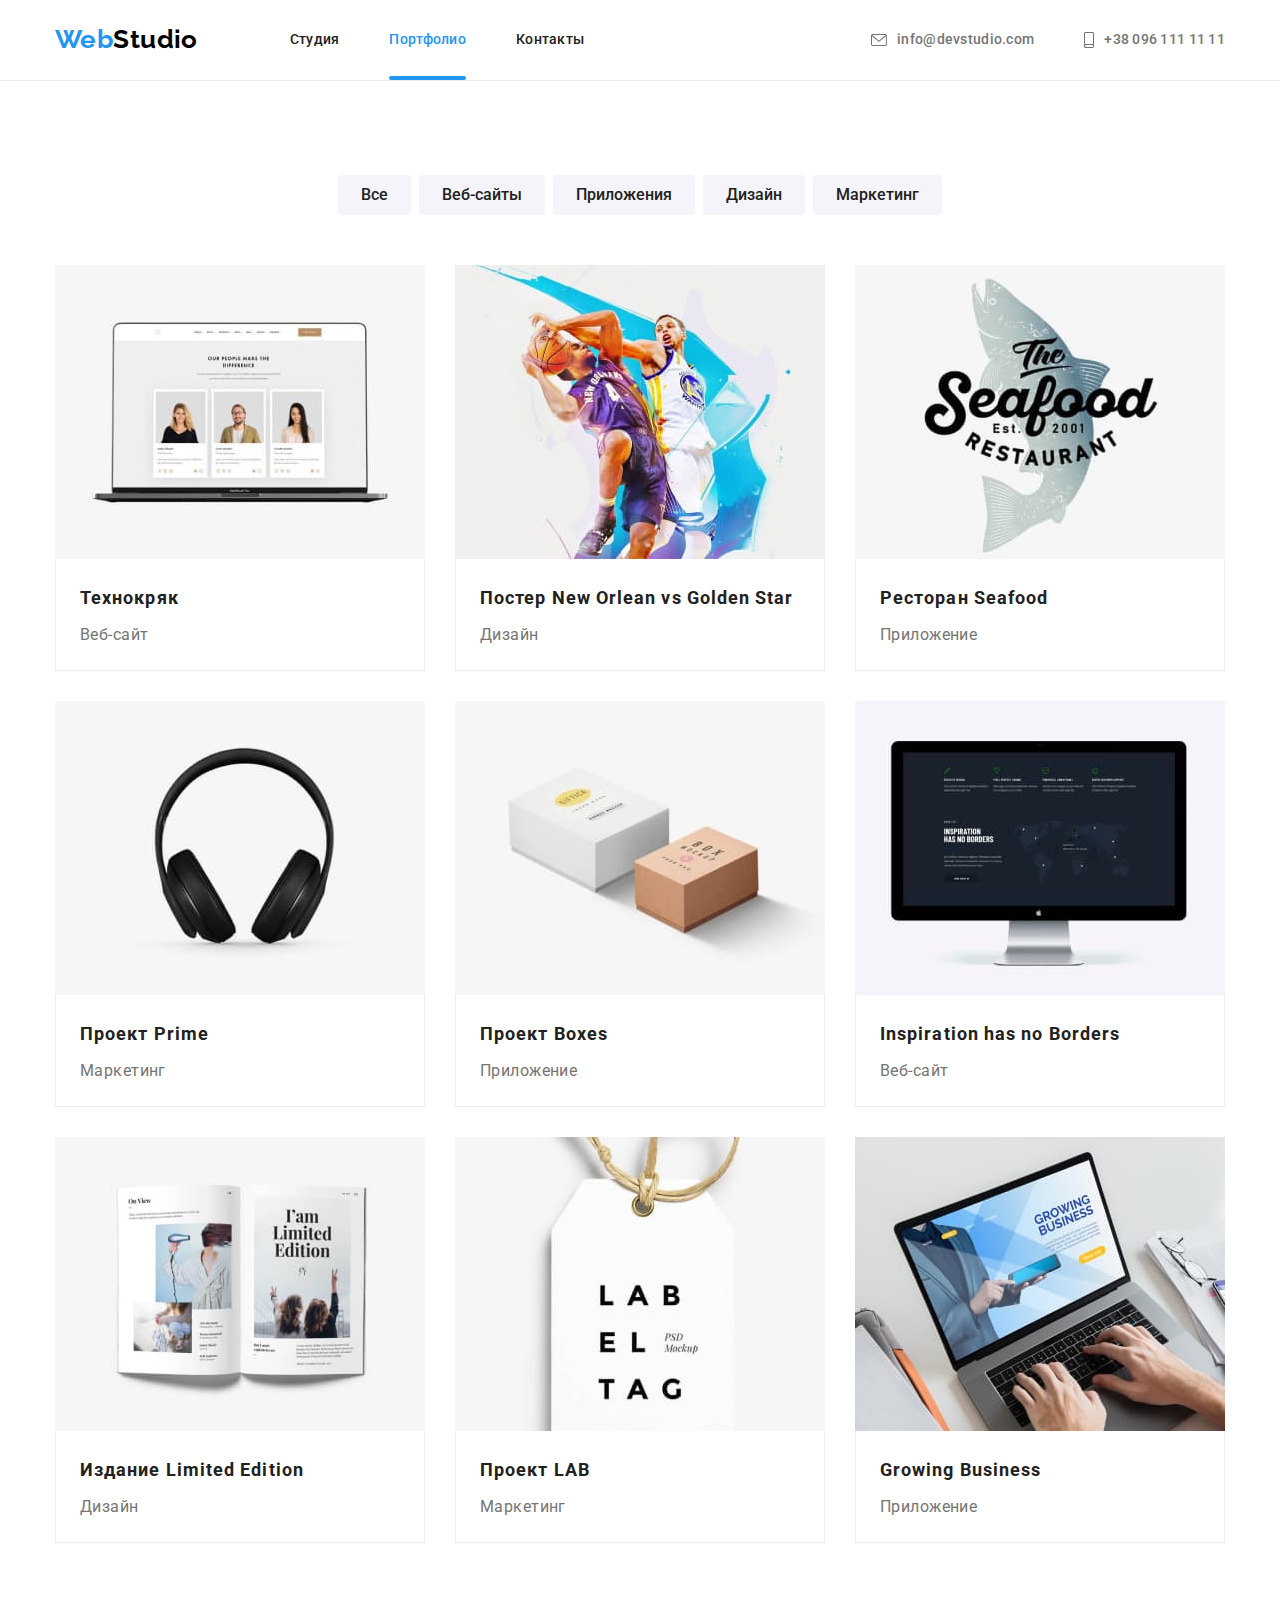
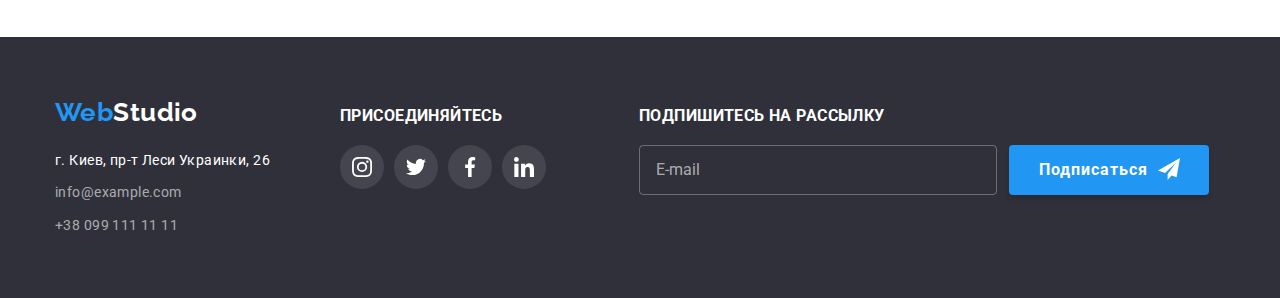
==== portfolio.html @ f01f6321 "Создает формы" ====
<!DOCTYPE html>
<html lang="en">
<head>
    <meta charset="UTF-8">
    <meta http-equiv="X-UA-Compatible" content="IE=edge">
    <meta name="viewport" content="width=device-width, initial-scale=1.0">
    <title>Портфолио</title>
    <link rel="preconnect" href="https://fonts.gstatic.com">
    <link href="https://fonts.googleapis.com/css2?family=Raleway:wght@700&family=Roboto:wght@400;500;700;900&display=swap"
        rel="stylesheet">
    <link rel="stylesheet" href="./css/styles.css">
</head>
<body>
<!--Шапка сайта-->
    <header>
        <div class="container">
            <nav class="main-nav">
                <a href="./index.html" class="logo"><span class="accent">Web</span>Studio</a>
        
                <ul class="site-nav">
                    <li class="item"><a href="./index.html" class="link">Студия</a></li>
                    <li class="item"><a href="./portfolio.html" class="link current">Портфолио</a></li>
                    <li class="item"><a href="" class="link">Контакты</a></li>
                </ul>
            </nav>
        
            <ul class="auth-nav">
                <li class="item">
                    <a href="mailto:info@devstudio.com" class="link">
                        <svg class="contact-icon" width="16" height="12">
                            <use href="./images/icons.svg#envelope"></use>
                        </svg>info@devstudio.com</a>
                </li>
                <li class="item">
                    <a href="tel:+380961111111" class="link">
                        <svg class="contact-icon" width="10" height="16">
                            <use href="./images/icons.svg#smartphone"></use>
                        </svg>+38 096 111 11 11</a>
                </li>
            </ul>
        </div>
    </header>
    <main>
        <section class="portfolio-section">
            <div class="container">
            <!--Заголовок будет скрыт-->
            <h1 class="visually-hidden">Примеры работ</h1>
                <!--Фильтры-->
                <ul class="portfolio">
                    <li class="item"><button type="button" class="filter">Все</button></li>
                    <li class="item"><button type="button" class="filter">Веб-сайты</button></li>
                    <li class="item"><button type="button" class="filter">Приложения</button></li>
                    <li class="item"><button type="button" class="filter">Дизайн</button></li>
                    <li class="item"><button type="button" class="filter">Маркетинг</button></li>
                </ul>
                <!--Примеры работ-->
                <ul class="projects">
                    <li class="item"><a href="" class="link">
                            <div class="thumb">
                            <img src="./images/img1.jpg" alt="сайт с сотрудниками" width="370">
                            <div class="overlaycard">
                                <p>Технокряк это современная площадка распространения коронавируса. Компании используют эту платформу для цифрового
                                шпионажа и атак на защищённые сервера конкурентов.</p>
                            </div>
                            </div>
                            <div class="card">
                                <h2 class="title">Технокряк</h2>
                                <p class="text">Веб-сайт</p>
                            </div>
                        </a>
                    </li>
                    <li class="item"><a href="" class="link">
                            <div class="thumb">
                            <img src="./images/img2.jpg" alt="постер с двумя баскетболистами" width="370">
                            <div class="overlaycard">
                                <p>Технокряк это современная площадка распространения коронавируса. Компании используют эту платформу для цифрового
                                    шпионажа и атак на защищённые сервера конкурентов.</p>
                            </div>
                            </div>
                            <div class="card">
                                <h2 class="title">Постер <span lang="en">New Orlean vs Golden Star</span></h2>
                                <p class="text">Дизайн</p>
                            </div>
                        </a>
                    </li>
                    <li class="item"><a href="" class="link">
                            <div class="thumb">
                            <img src="./images/img3.jpg" alt="рыба с названием ресторана" width="370">
                            <div class="overlaycard">
                                <p>Технокряк это современная площадка распространения коронавируса. Компании используют эту платформу для цифрового
                                    шпионажа и атак на защищённые сервера конкурентов.</p>
                            </div>
                            </div>
                            <div class="card">
                                <h2 class="title">Ресторан <span lang="en">Seafood</span></h2>
                                <p class="text">Приложение</p>
                            </div>
                            </a>
                    </li>
                    <li class="item"><a href="" class="link">
                            <div class="thumb">
                            <img src="./images/img4.jpg" alt="черные наушники" width="370">
                            <div class="overlaycard">
                                <p>Технокряк это современная площадка распространения коронавируса. Компании используют эту платформу для цифрового
                                    шпионажа и атак на защищённые сервера конкурентов.</p>
                            </div>
                            </div>
                            <div class="card">
                                <h2 class="title">Проект <span lang="en">Prime</span></h2>
                                <p class="text">Маркетинг</p>
                            </div>
                            </a>
                    </li>
                    <li class="item"><a href="" class="link">
                            <div class="thumb">
                            <img src="./images/img5.jpg" alt="белая и коричневая коробки" width="370">
                            <div class="overlaycard">
                                <p>Технокряк это современная площадка распространения коронавируса. Компании используют эту платформу для цифрового
                                    шпионажа и атак на защищённые сервера конкурентов.</p>
                            </div>
                            </div>
                            <div class="card">
                                <h2 class="title">Проект <span lang="en">Boxes</span></h2>
                                <p class="text">Приложение</p>
                            </div>
                        </a>
                    </li>
                    <li class="item"><a href="" class="link">
                            <div class="thumb">
                            <img src="./images/img6.jpg" alt="сайт с черным экраном и материками" width="370">
                            <div class="overlaycard">
                                <p>Технокряк это современная площадка распространения коронавируса. Компании используют эту платформу для цифрового
                                    шпионажа и атак на защищённые сервера конкурентов.</p>
                            </div>
                            </div>
                        <div class="card">
                                <h2 class="title" lang="en">Inspiration has no Borders</h2>
                                <p class="text">Веб-сайт</p>
                            </div>
                        </a>
                    </li>
                    <li class="item"><a href="" class="link">
                            <div class="thumb">
                            <img src="./images/img7.jpg" alt="открытая книга с названием и фото" width="370">
                            <div class="overlaycard">
                                <p>Технокряк это современная площадка распространения коронавируса. Компании используют эту платформу для цифрового
                                    шпионажа и атак на защищённые сервера конкурентов.</p>
                            </div>
                            </div>
                            <div class="card">
                                <h2 class="title">Издание <span lang="en">Limited Edition</span></h2>
                                <p class="text">Дизайн</p>
                            </div>
                        </a>
                    </li>
                    <li class="item"><a href="" class="link">
                            <div class="thumb">
                            <img src="./images/img8.jpg" alt="белый ярлык с названием" width="370">
                            <div class="overlaycard">
                                <p>Технокряк это современная площадка распространения коронавируса. Компании используют эту платформу для цифрового
                                    шпионажа и атак на защищённые сервера конкурентов.</p>
                            </div>
                            </div>
                            <div class="card">
                                <h2 class="title">Проект <span lang="en">LAB</span></h2>
                                <p class="text">Маркетинг</p>
                            </div>
                        </a>
                    </li>
                    <li class="item"><a href="" class="link">
                            <div class="thumb">
                            <img src="./images/img9.jpg" alt="ноутбук с картинкой мужчины с телефоном на экране" width="370">
                            <div class="overlaycard">
                                <p>Технокряк это современная площадка распространения коронавируса. Компании используют эту платформу для цифрового
                                    шпионажа и атак на защищённые сервера конкурентов.</p>
                            </div>
                            </div>
                            <div class="card">
                                <h2 class="title" lang="en">Growing Business</h2>
                                <p class="text">Приложение</p>
                            </div>
                        </a>
                    </li>
                </ul>
            </div>
        </section>
    </main>

    <!--Подвал сайта-->
    <footer class="footer">
        <div class="container">
            <div class="logo-address">
                <a href="./index.html" class="logo"><span class="accent">Web</span>Studio</a>
                <address class="address">
                    г. Киев, пр-т Леси Украинки, 26
                    <ul class="auth">
                        <li class="item"><a href="mailto:info@example.com" class="link">info@example.com</a></li>
                        <li class="item"><a href="tel:+380991111111" class="link">+38 099 111 11 11</a></li>
                    </ul>
                </address>
            </div>
            <div class="footer-links">
                <h2 class="title">присоединяйтесь</h2>
                <div class="footer-social-links">
                    <ul class="footer-social-links-list">
                        <li class="network">
                            <a class="footer-social-link" href="">
                                <svg class="icon" width="20" height="20">
                                    <use href="./images/icons.svg#instagram"></use>
                                </svg>
                            </a>
                        </li>
                        <li class="network">
                            <a class="footer-social-link" href="">
                                <svg class="icon" width="20" height="20">
                                    <use href="./images/icons.svg#twitter"></use>
                                </svg>
                            </a>
                        </li>
                        <li class="network">
                            <a class="footer-social-link" href="">
                                <svg class="icon" width="20" height="20">
                                    <use href="./images/icons.svg#facebook"></use>
                                </svg>
                            </a>
                        </li>
                        <li class="network">
                            <a class="footer-social-link" href="">
                                <svg class="icon" width="20" height="20">
                                    <use href="./images/icons.svg#linkedin"></use>
                                </svg>
                            </a>
                        </li>
                    </ul>
                </div>
            </div>
            <form class="subscribe-form" autocomplete="off">
                <h2 class="title">подпишитесь на рассылку</h2>
                <div class="subscribe-form-field">
                    <label class="subscribe-form-label">
                    <input type="email" class="subscribe-form-input" name="mail" placeholder="E-mail" />
                    </label>
                    <button type="submit" class="form-btn btn-icon">Подписаться</button>
                </div>
            </form>
        </div>
    </footer>
</body>
</html>
---- css/styles.css ----
/* основной цвет #757575 */
/* акцент #2196F3 */
/* вторичный цвет #212121 */
/* заголовок h1 #ffffff */
/* тел+почта #757575 */
/* адрес #ffffff 60% */
/* вторичный фон #F5F4FA */
/* темный фон #2f303a */
*,
*::before,
*::after {
  box-sizing: border-box;
}
:root {
  --primary-text-color: #757575;
  --secondary-color: #ffffff;
  --title-text-color: #212121;
  --accent-color: #2196f3;
  --logo-text-color: #000000;
  --secondary-bg-color: #f5f4fa;
  --dark-bg-color: #2f303a;
  --button-hover-color: #188ce8;
  --border-color: #eeeeee;
  --header-border-color: #ececec;
  --bg-overlay-color: rgba(47, 48, 58, 0.4);
  --bg-hero-color: #c4c4c4;
  --bg-skills-color: #f5f4fa;
  --social-link-color: #afb1b8;
  --bg-label-color: rgba(47, 48, 58, 0.8);
  --bg-overlaycard-color: rgba(33, 150, 243, 0.9);
  --bg-backdrop-color: rgba(0, 0, 0, 0.2);
  --close-color: rgba(0, 0, 0, 0.1);
  --form-color: rgba(33, 33, 33, 0.2);
  --form-btn-shadow: rgba(0, 0, 0, 0.15);
  --form-placeholder: rgba(117, 117, 117, 0.5);
  --subscribe-color: rgba(255, 255, 255, 0.3);
  --subscribe-placeholder-color: rgba(255, 255, 255, 0.6);
  --timing-fn: cubic-bezier(0.4, 0, 0.2, 1);
  --duration: 250ms;
}

body {
  margin: 0;
  background-color: var(--secondary-color);
  color: var(--primary-text-color);
  font-family: 'Roboto', sans-serif;
  font-style: normal;
  font-weight: 400;
  font-size: 14px;
  line-height: 1.71;
  letter-spacing: 0.03em;
}
.container {
  margin-left: auto;
  margin-right: auto;
  width: 1200px;
  padding-left: 15px;
  padding-right: 15px;
  /* outline: 2px solid tomato; */
}
header {
  border-bottom: 1px solid var(--header-border-color);
}
header .container {
  display: flex;
}
/* logo*/
.logo,
.logo:hover,
.logo:focus,
.accent {
  color: var(--logo-text-color);
  font-family: 'Raleway', sans-serif;
  font-weight: 700;
  font-size: 26px;
  line-height: 1.2;
  text-decoration: none;
  /* outline: 2px solid tomato; */
}
.footer .logo {
  margin: 0;
  color: var(--secondary-color);
  /* outline: 2px solid tomato; */
}
.accent {
  color: var(--accent-color);
  /* outline: 2px solid tomato; */
}
.logo {
  margin-right: 92px;
}
/* main-nav */
.main-nav {
  display: flex;
  align-items: center;
}
/* site-nav, auth-nav */
.site-nav,
.auth-nav {
  display: flex;
  margin: 0;
  padding: 0;
  align-items: center;
  font-weight: 500;
  font-size: 14px;
  line-height: 1.14;
  letter-spacing: 0.02em;
  list-style: none;
  /* outline: 2px solid tomato; */
}
.site-nav .item {
  margin-right: 50px;
}
.site-nav .item:last-child {
  margin-right: 0;
}
.auth-nav .item {
  margin-right: 50px;
}
.auth-nav .item:last-child {
  margin-right: 0;
}
.site-nav .link {
  display: block;
  padding-top: 32px;
  padding-bottom: 32px;
  color: var(--title-text-color);
  font-family: inherit;
  text-decoration: none;

  transition-property: color;
  transition-duration: var(--duration);
  transition-timing-function: var(--timing-fn);
  /* outline: 2px solid tomato; */
}
.site-nav .link:hover,
.site-nav .link:focus {
  color: var(--accent-color);
  /* outline: 2px solid tomato; */
}
.site-nav .current {
  position: relative;
  color: var(--accent-color);
}
.site-nav .current::after {
  content: '';
  display: block;
  position: absolute;
  left: 0;
  bottom: 0;
  width: 100%;
  height: 4px;
  background-color: var(--accent-color);
  border-radius: 2px;
}
.auth-nav .link {
  display: flex;
  align-items: center;
  color: inherit;
  font-family: inherit;
  text-decoration: none;

  transition-property: color;
  transition-duration: var(--duration);
  transition-timing-function: var(--timing-fn);
  /* outline: 2px solid tomato; */
}
.auth-nav .link:hover,
.auth-nav .link:focus {
  color: var(--accent-color);
  /* outline: 2px solid tomato; */
}
.auth-nav {
  margin-left: auto;
}
.contact-icon {
  margin-right: 10px;
  fill: currentColor;
  /* outline: 2px solid tomato; */
}
/* секции */
img {
  display: block;
}
/* герой */
.hero-title {
  margin-top: 0;
  margin-bottom: 30px;
  padding: 0;
  color: var(--secondary-color);
  font-weight: 900;
  font-size: 44px;
  line-height: 1.36;
  letter-spacing: 0.06em;
  text-transform: uppercase;
  /* outline: 2px solid tomato; */
}
.hero {
  padding-top: 200px;
  text-align: center;
  /* outline: 2px solid tomato; */
}
/* Фоновое изображение */
.overlay {
  max-width: 1600px;
  min-height: 600px;
  margin-left: auto;
  margin-right: auto;
  background-image: linear-gradient(to right, var(--bg-overlay-color), var(--bg-overlay-color)),
    url('../images/bg_image.jpg');
  background-repeat: no-repeat;
  background-position: center;
  background-size: cover;
  background-color: var(--bg-hero-color);
}
/* button */
.btn {
  display: inline-block;
  border: 1px solid transparent;
  border-radius: 4px;
  min-width: 200px;
  padding: 10px 32px;
  text-align: center;
  color: var(--secondary-color);
  background-color: var(--accent-color);
  font-family: inherit;
  font-weight: 700;
  font-size: 16px;
  line-height: 1.87;
  letter-spacing: 0.06em;
  cursor: pointer;

  transition-property: background-color;
  transition-duration: var(--duration);
  transition-timing-function: var(--timing-fn);
  /* outline: 2px solid tomato; */
}
.btn:hover,
.btn:focus {
  background-color: var(--button-hover-color);
  /* outline: 2px solid tomato; */
}
/* skills */
.section-title {
  margin: 0;
  margin-bottom: 50px;
  color: var(--title-text-color);
  font-weight: 700;
  font-size: 36px;
  line-height: 1.17;
  text-align: center;
  /* outline: 2px solid tomato; */
}
.skills-section {
  padding-top: 94px;
  padding-bottom: 94px;
  /* outline: 2px solid tomato; */
}
.skills {
  display: flex;
  flex-wrap: wrap;
  list-style: none;
  margin: 0;
  margin-left: -30px;
  padding: 0;
  /* outline: 2px solid tomato; */
}
.skills .title {
  margin: 0;
  margin-bottom: 10px;
  color: var(--title-text-color);
  font-weight: 700;
  font-size: 14px;
  line-height: 1.14;
  text-transform: uppercase;
  /* outline: 2px solid tomato; */
}
.skills p {
  margin: 0;
  /* outline: 2px solid tomato; */
}
.skills .item {
  width: 270px;
  margin-left: 30px;
}
.icon-wrapper {
  display: flex;
  margin-bottom: 30px;
  justify-content: center;
  align-items: center;
  height: 120px;
  background-color: var(--bg-skills-color);
  border-radius: 4px;
  /* outline: 2px solid tomato; */
}
.visually-hidden {
  position: absolute;
  width: 1px;
  height: 1px;
  margin: -1px;
  border: 0;
  padding: 0;

  white-space: nowrap;
  clip-path: inset(100%);
  clip: rect(0 0 0 0);
  overflow: hidden;
}
/* основные занятия */
.work {
  display: flex;
  flex-wrap: wrap;
  list-style: none;
  margin: 0;
  margin-left: -30px;
  padding: 0;
  /* outline: 2px solid tomato; */
}
.work .item {
  margin-left: 30px;
}
.work-section {
  padding-bottom: 94px;
  /* outline: 2px solid tomato; */
}
.thumb {
  position: relative;
}
.label {
  position: absolute;
  top: 100%;
  left: 50%;
  transform: translate(-50%, -100%);
  margin: 0;
  width: 370px;
  height: 70px;
  background-color: var(--bg-label-color);
  /* outline: 2px solid tomato; */
}
.label > p {
  margin: 0;
  margin-top: 27px;
  padding: 0;
  color: var(--secondary-color);
  font-weight: 700;
  font-size: 14px;
  line-height: 1.14;
  letter-spacing: 0.03em;
  text-transform: uppercase;
  text-align: center;
}
/* team */
.team-section {
  padding-top: 94px;
  padding-bottom: 94px;
  background-color: var(--secondary-bg-color);
}
.team {
  display: flex;
  flex-wrap: wrap;
  margin: 0;
  margin-left: -30px;
  padding: 0;
  font-size: 16px;
  line-height: 1.19;
  text-align: center;
  list-style: none;
  /* outline: 2px solid tomato; */
}
.team .item {
  margin-left: 30px;
  width: 270px;
  background-color: var(--secondary-color);
  box-shadow: 0px 1px 3px rgba(0, 0, 0, 0.12), 0px 1px 1px rgba(0, 0, 0, 0.14),
    0px 2px 1px rgba(0, 0, 0, 0.2);
  border-radius: 0px 0px 4px 4px;
}
.name {
  padding: 30px 0 30px;
  /* outline: 2px solid tomato; */
}
.social-links-list {
  display: flex;
  padding: 0;
  margin: 0;
  margin-top: 16px;
  margin-left: -10px;
  align-items: center;
  justify-content: center;
  list-style: none;
  /* outline: 2px solid tomato; */
}
.network {
  margin-left: 10px;
}
.social-link {
  display: inline-block;
  height: 44px;
  width: 44px;
  margin: 0;
  padding: 12px;
  color: var(--social-link-color);
  border-radius: 50%;
  cursor: pointer;

  transition-property: background-color, color, border-radius;
  transition-duration: var(--duration);
  transition-timing-function: var(--timing-fn);
  /* outline: 2px solid tomato; */
}
.social-link .icon {
  margin: 0;
  fill: currentColor;
}
.social-link:hover,
.social-link:focus {
  border-radius: 50%;
  background-color: var(--accent-color);
  color: var(--secondary-color);
}
.social-link .icon:hover,
.social-link .icon:focus {
  fill: currentColor;
}
.team .title {
  margin: 0;
  margin-bottom: 10px;
  color: var(--title-text-color);
  font-size: 16px;
  font-weight: 500;
  /* outline: 2px solid tomato; */
}
.team p {
  margin: 0px;
}
/* clients */
.clients-section {
  padding-top: 94px;
  padding-bottom: 94px;
}
.clients-list {
  display: flex;
  flex-wrap: wrap;
  margin: 0;
  margin-left: -30px;
  padding: 0;
  list-style: none;
  /* outline: 2px solid tomato; */
}
.client {
  margin-left: 30px;
}
.client-link {
  display: inline-block;
  height: 92px;
  width: 170px;
  margin: 0;
  padding: 16px 32px;
  color: var(--social-link-color);
  border: 1px solid;
  border-radius: 4px;
  cursor: pointer;

  transition-property: color;
  transition-duration: var(--duration);
  transition-timing-function: var(--timing-fn);
}
.client-link .icon {
  margin: 0;
  fill: currentColor;
}
.client-link:hover,
.client-link:focus {
  color: var(--accent-color);
}
/* footer */
.footer {
  padding-top: 60px;
  padding-bottom: 60px;
  background-color: var(--dark-bg-color);
  /* outline: 2px solid tomato; */
}
.footer .container {
  display: flex;
  align-items: baseline;
  background-color: var(--dark-bg-color);
  /* outline: 2px solid tomato; */
}
/* address */
.address {
  padding: 0;
  margin-top: 20px;
  color: var(--secondary-color);
  font-family: inherit;
  font-style: inherit;
  /* outline: 2px solid tomato; */
}
.auth {
  list-style: none;
  padding: 0;
  margin: 0;
  margin-top: 9px;
  /* outline: 2px solid tomato; */
}
.address .link {
  color: rgba(255, 255, 255, 0.6);
  text-decoration: none;

  transition-property: color;
  transition-duration: var(--duration);
  transition-timing-function: var(--timing-fn);
  /* outline: 2px solid tomato; */
}
.address .link:hover,
.address .link:focus {
  color: var(--accent-color);
  /* outline: 2px solid tomato; */
}
.auth .item:last-child {
  margin-top: 9px;
}
/* соцсети компании */
.footer-links {
  margin-left: 70px;
}
.footer-links .title,
.subscribe-form .title {
  margin: 0;
  margin-bottom: 20px;
  color: var(--secondary-color);
  font-size: 16px;
  font-weight: 700;
  line-height: 1.14;
  text-transform: uppercase;
}
.footer-social-links-list {
  display: flex;
  padding: 0;
  margin: 0;
  align-items: center;
  justify-content: center;
  margin-left: -10px;
  list-style: none;
  /* outline: 2px solid tomato; */
}
.footer-social-link {
  display: inline-block;
  height: 44px;
  width: 44px;
  margin: 0;
  padding: 12px;
  color: var(--secondary-color);
  background-color: rgba(255, 255, 255, 0.1);
  border-radius: 50%;
  cursor: pointer;

  transition-property: background-color, color, border-radius;
  transition-duration: var(--duration);
  transition-timing-function: var(--timing-fn);
  /* outline: 2px solid tomato; */
}
.footer-social-link .icon {
  margin: 0;
  fill: currentColor;
}
.footer-social-link:hover,
.footer-social-link:focus {
  border-radius: 50%;
  background-color: var(--accent-color);
  color: var(--secondary-color);
}
.footer-social-link .icon:hover,
.footer-social-link .icon:focus {
  fill: currentColor;
}
/* подписка */
.subscribe-form {
  margin-left: 93px;
}
.subscribe-form-field {
  display: flex;
}
.subscribe-form-input {
  margin: 0;
  margin-right: 12px;
  padding: 15px 16px;
  width: 358px;
  height: 50px;
  font: inherit;
  border: 1px solid var(--subscribe-color);
  border-radius: 4px;
  background-color: transparent;
  outline: none;
  color: var(--secondary-color);
  font-size: 16px;
  line-height: 1.25;
}

.subscribe-form-input::placeholder {
  color: var(--subscribe-placeholder-color);
}
.subscribe-form-field > .btn-icon {
  padding: 10px 28px 10px 29px;
  display: inline-flex;
  align-items: center;
}

.btn-icon::after {
  content: '';
  margin-left: 10px;
  width: 24px;
  height: 24px;
  background-image: url('../images/icon-send.svg');
  background-size: contain;
  background-repeat: no-repeat;
}

/* модальное окно */
.backdrop {
  position: fixed;
  top: 0;
  left: 0;
  width: 100%;
  height: 100%;
  background-color: var(--bg-backdrop-color);
  opacity: 1;
  transition-property: opacity;
  transition-duration: var(--duration);
  transition-timing-function: var(--timing-fn);
}
.backdrop.is-hidden {
  opacity: 0;
  pointer-events: none;
}
.backdrop.is-hidden .modal {
  transform: translate(-50%, -50%) scale(0.9);
}
.modal {
  position: absolute;
  top: 50%;
  left: 50%;
  min-height: 581px;
  min-width: 528px;
  background-color: var(--secondary-color);
  box-shadow: 0px 1px 3px rgba(0, 0, 0, 0.12), 0px 1px 1px rgba(0, 0, 0, 0.14),
    0px 2px 1px rgba(0, 0, 0, 0.2);
  border-radius: 4px;
  transform: translate(-50%, -50%) scale(1);
  transition-property: transform;
  transition-duration: var(--duration);
  transition-timing-function: var(--timing-fn);
}
.close {
  display: inline-block;
  height: 30px;
  width: 30px;
  margin: 0;
  padding: 5px;
  background-color: var(--secondary-color);
  border-radius: 50%;
  border: 1px solid var(--close-color);
  cursor: pointer;
  position: absolute;
  top: 8px;
  right: 8px;
  transition-property: color;
  transition-duration: var(--duration);
  transition-timing-function: var(--timing-fn);
  /* outline: 2px solid tomato; */
}
.close-icon {
  margin: 0;
  /* outline: 2px solid tomato; */
}
.close:hover,
.close:focus {
  color: var(--accent-color);
}
.close-icon:hover,
.close-icon:focus {
  fill: currentColor;
}
/* Форма */
.form {
  width: 448px;
  margin: 40px;
}
.form-text {
  margin: 0;
  margin-bottom: 12px;
  color: var(--title-text-color);
  font-weight: 700;
  font-size: 20px;
  line-height: 1.15;
  text-align: center;
}
.form-field {
  position: relative;
  display: flex;
  flex-direction: column;
  margin-bottom: 10px;
  width: 100%;
}
.form-field:focus {
  border-color: var(--accent-color);
}
.form-field.textarea {
  margin-bottom: 0;
}
.form-label {
  margin: 0;
  margin-bottom: 4px;
  font-size: 12px;
  line-height: 1.17;
  letter-spacing: 0.01em;
}
.form-input {
  margin: 0;
  padding: 12px 12px 12px 42px;
  width: 100%;
  height: 40px;
  font: inherit;
  border: 1px solid var(--form-color);
  border-radius: 4px;

  transition-property: border-color;
  transition-duration: var(--duration);
  transition-timing-function: var(--timing-fn);
}
.form-icon {
  position: absolute;
  top: 50%;
  left: 12px;
  display: inline-block;
  fill: var(--title-text-color);
}
.form-field:focus-within > .form-icon {
  fill: var(--accent-color);
}
.form-textarea {
  border: 1px solid var(--form-color);
  border-radius: 4px;
  resize: none;
  padding: 12px 16px;
  font-family: inherit;
  font-size: 12px;
  line-height: 1.17;
  letter-spacing: 0.01em;

  transition-property: border-color;
  transition-duration: var(--duration);
  transition-timing-function: var(--timing-fn);
}
.form-input:focus-within,
.form-textarea:focus-within {
  outline: none;
  border-color: var(--accent-color);
}
.form-textarea::placeholder {
  color: var(--form-placeholder);
}
.checkbox-label {
  display: flex;
  align-items: center;
  display: inline-block;
  margin: 20px 0 30px 12px;
  cursor: pointer;
  /* outline: 2px solid tomato; */
}
.checkbox {
  /* -webkit-appearance: none;
  -moz-appearance: none;
  appearance: none;
  position: absolute; */
  position: absolute;
  width: 1px;
  height: 1px;
  margin: -1px;
  border: 0;
  padding: 0;
  clip: rect(0 0 0 0);
  overflow: hidden;
}
.check-in {
  display: flex;
  align-items: center;
}
.checkbox-icon {
  display: inline-block;
  margin-right: 7px;
  width: 16px;
  height: 15px;
  border: 2px solid var(--title-text-color);
  border-radius: 2px;
}
.checkbox:checked + .checkbox-icon {
  border-color: transparent;
  background-color: var(--accent-color);
  background-image: url('../images/icon-check.svg');
  background-size: contain;
  background-origin: border-box;
  background-repeat: no-repeat;
}

.checkbox-link {
  color: var(--accent-color);
}

.btn-wrapper {
  text-align: center;
}
.form-btn {
  display: inline-block;
  width: 200px;
  height: 50px;
  padding: 10px 55px;
  border: 1px solid transparent;
  border-radius: 4px;
  text-align: center;
  color: var(--secondary-color);
  background-color: var(--accent-color);
  font-family: inherit;
  font-weight: 700;
  font-size: 16px;
  line-height: 1.87;
  letter-spacing: 0.06em;
  cursor: pointer;
  box-shadow: 0px 4px 4px var(--form-btn-shadow);

  transition-property: background-color;
  transition-duration: var(--duration);
  transition-timing-function: var(--timing-fn);
}
.form-btn:hover,
.form-btn:focus {
  background-color: var(--button-hover-color);
}
/* портфолио*/
.portfolio-section {
  padding-top: 94px;
  padding-bottom: 94px;
}
.portfolio {
  display: flex;
  flex-wrap: wrap;
  justify-content: center;
  margin: 0;
  margin-left: -8px;
  padding: 0;
  list-style: none;
  /* outline: 2px solid tomato; */
}
.portfolio .item {
  margin-left: 8px;
}
.portfolio .filter {
  display: inline-block;
  border: 1px solid transparent;
  border-radius: 4px;
  padding: 6px 22px;
  text-align: center;
  color: var(--title-text-color);
  background-color: var(--secondary-bg-color);
  border-color: transparent;
  font-family: inherit;
  font-weight: 500;
  font-size: 16px;
  line-height: 1.62;
  cursor: pointer;

  transition-property: background-color, color, border-color, box-shadow;
  transition-duration: var(--duration);
  transition-timing-function: var(--timing-fn);
  /* outline: 2px solid tomato; */
}
.portfolio .filter:hover,
.portfolio .filter:focus {
  color: var(--secondary-color);
  background-color: var(--accent-color);
  border-color: transparent;
  box-shadow: 0px 3px 1px rgba(0, 0, 0, 0.1), 0px 1px 2px rgba(0, 0, 0, 0.08),
    0px 2px 2px rgba(0, 0, 0, 0.12);
  /* outline: 2px solid tomato; */
}
.projects {
  display: flex;
  flex-wrap: wrap;
  margin-top: 50px;
  margin-right: 0;
  margin-left: -30px;
  margin-bottom: -30px;
  padding: 0;
  list-style: none;
  /* outline: 2px solid tomato; */
}
.projects .item {
  margin-left: 30px;
  margin-bottom: 30px;
  width: 370px;
  transition-property: box-shadow;
  transition-duration: var(--duration);
  transition-timing-function: var(--timing-fn);
  /* outline: 2px solid tomato; */
}
.projects .item:hover,
.projects .item:focus {
  box-shadow: 0px 1px 1px rgba(0, 0, 0, 0.12), 0px 4px 4px rgba(0, 0, 0, 0.06),
    1px 4px 6px rgba(0, 0, 0, 0.16);
}
.projects .item .card {
  border: 1px solid var(--border-color);
  border-top: 1px solid transparent;
  padding: 20px 24px;
  /* outline: 2px solid tomato; */
}
.projects .title {
  margin: 0;
  margin-bottom: 4px;
  color: var(--title-text-color);
  font-weight: 700;
  font-size: 18px;
  line-height: 2;
  letter-spacing: 0.06em;
  /* outline: 2px solid tomato; */
}
.projects .link {
  color: inherit;
  text-decoration: none;
  /* outline: 2px solid tomato;*/
}
.thumb {
  display: flex;
  position: relative;
  overflow: hidden;
}
.thumb::before {
  content: '';
  display: inline-block;
  position: absolute;
  top: 0;
  left: 0;
  width: 100%;
  height: 100%;
  opacity: 0;
  background-color: var(--bg-overlaycard-color);
  transform: translateY(100%);
  transition-property: transform, opacity;
  transition-duration: var(--duration);
  transition-timing-function: var(--timing-fn);
}
.overlaycard {
  flex-grow: 1;
  position: absolute;
  top: 0;
  left: 0;
  padding: 63px 24px;
  color: var(--secondary-color);
  font-weight: 400;
  font-size: 18px;
  line-height: 1.56;
  letter-spacing: 0.03em;
  opacity: 0;
  transform: translateY(100%);
  transition-property: transform, opacity;
  transition-duration: var(--duration);
  transition-timing-function: var(--timing-fn);

  /* outline: 2px solid tomato; */
}
.overlaycard > p {
  margin: 0;
}

.projects .item:hover .thumb::before,
.projects .item:hover .overlaycard {
  transform: translateY(0);
  opacity: 1;
}
.text {
  margin: 0;
  font-size: 16px;
  line-height: 1.87;
  /* outline: 2px solid tomato; */
}
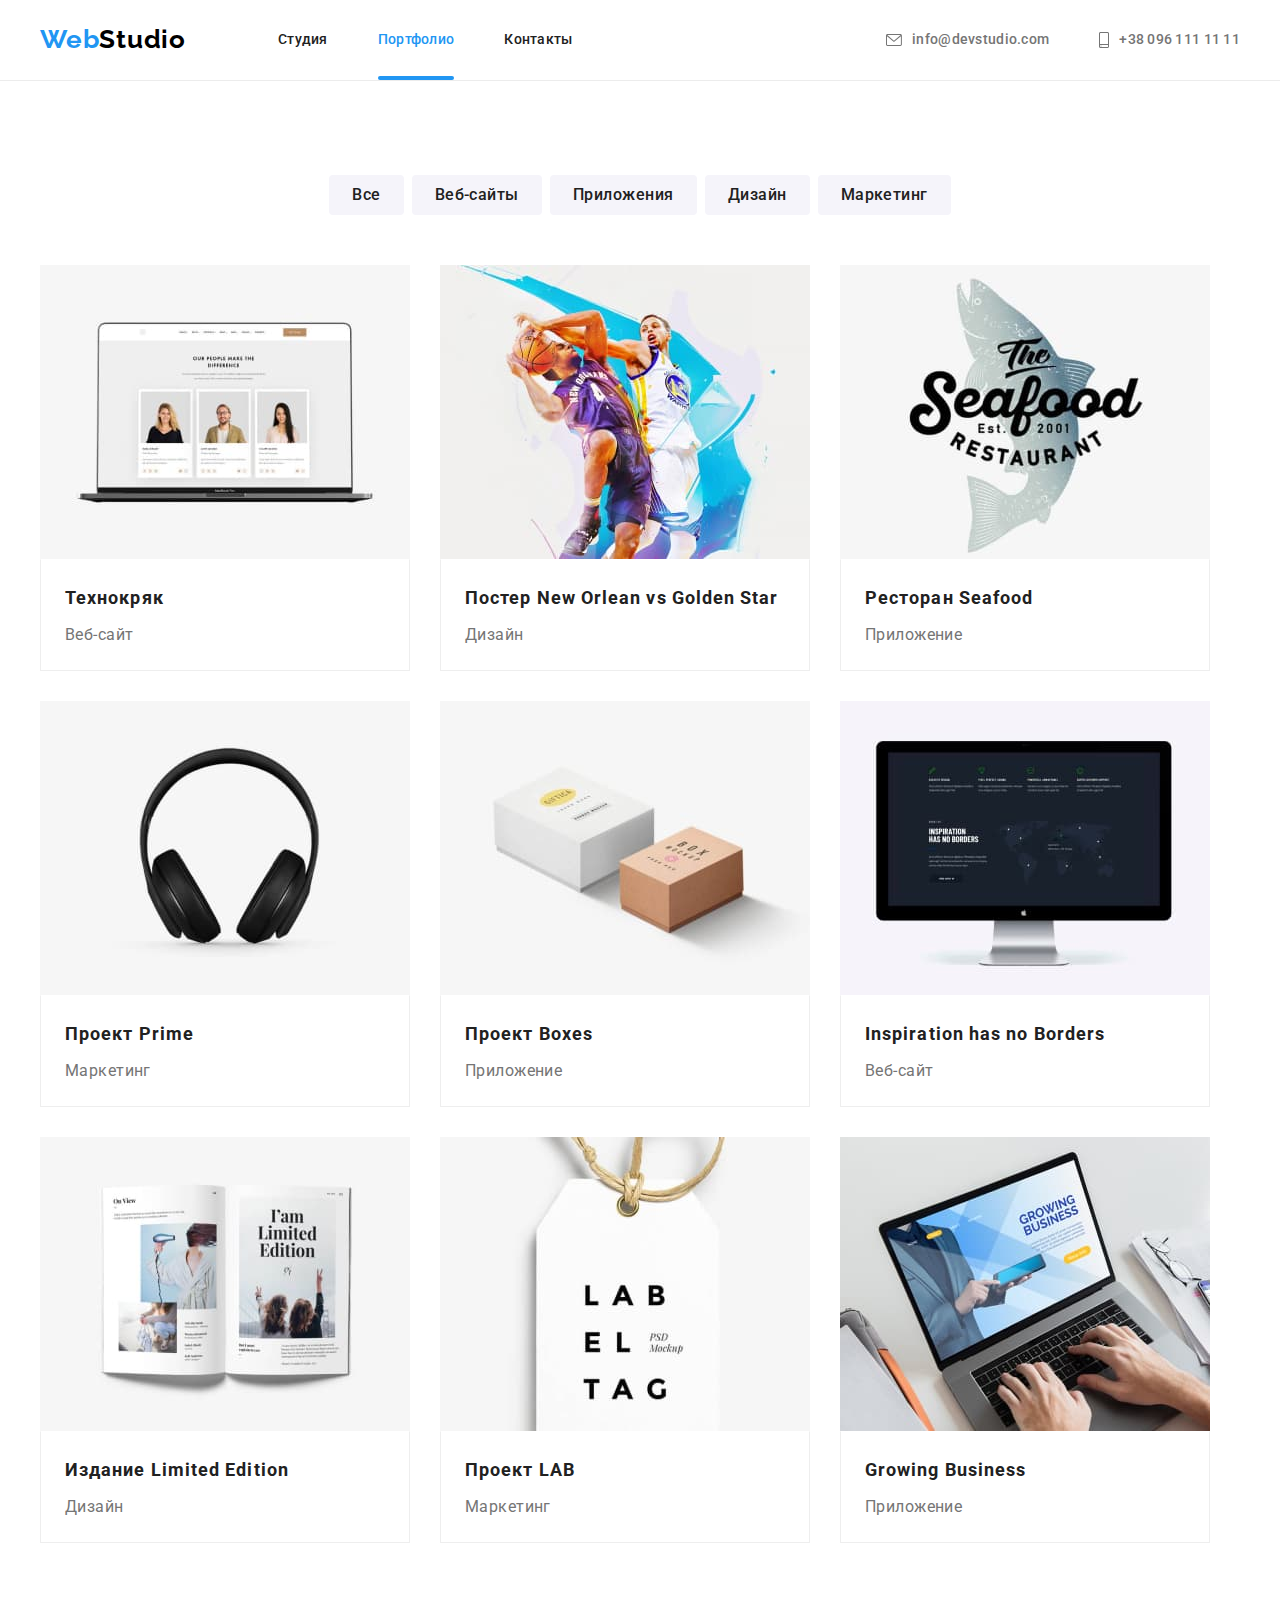
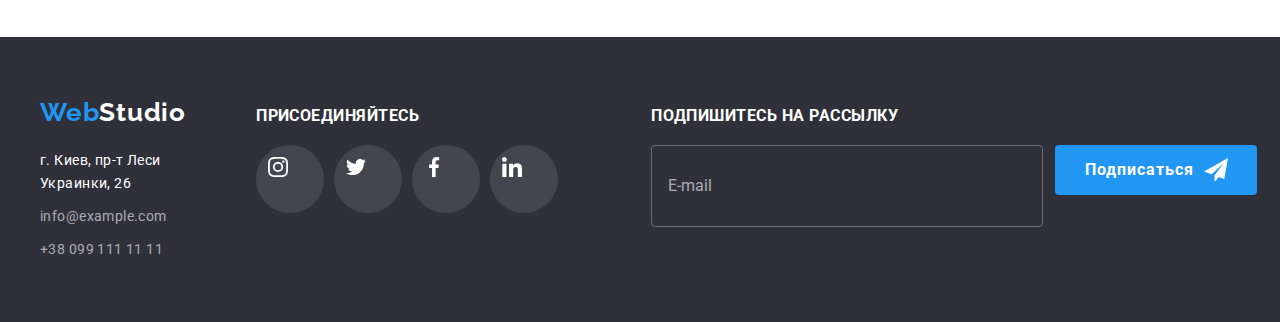
==== commit 6df09c6d: "Создает sass" ====
--- a/portfolio.html
+++ b/portfolio.html
@@ -8,32 +8,35 @@
     <link rel="preconnect" href="https://fonts.gstatic.com">
     <link href="https://fonts.googleapis.com/css2?family=Raleway:wght@700&family=Roboto:wght@400;500;700;900&display=swap"
         rel="stylesheet">
-    <link rel="stylesheet" href="./css/styles.css">
+    <link rel="stylesheet" href="https://cdnjs.cloudflare.com/ajax/libs/modern-normalize/1.1.0/modern-normalize.min.css"
+        integrity="sha512-wpPYUAdjBVSE4KJnH1VR1HeZfpl1ub8YT/NKx4PuQ5NmX2tKuGu6U/JRp5y+Y8XG2tV+wKQpNHVUX03MfMFn9Q=="
+        crossorigin="anonymous" referrerpolicy="no-referrer" />
+    <link rel="stylesheet" href="./css/main.min.css">
 </head>
 <body>
 <!--Шапка сайта-->
-    <header>
+    <header class="page-header">
         <div class="container">
             <nav class="main-nav">
-                <a href="./index.html" class="logo"><span class="accent">Web</span>Studio</a>
-        
+                <a href="./index.html" class="logo"><span class="logo__accent">Web</span>Studio</a>
                 <ul class="site-nav">
-                    <li class="item"><a href="./index.html" class="link">Студия</a></li>
-                    <li class="item"><a href="./portfolio.html" class="link current">Портфолио</a></li>
-                    <li class="item"><a href="" class="link">Контакты</a></li>
+                    <li class="site-nav__item"><a href="./index.html"
+                            class="site-nav__link">Студия</a></li>
+                    <li class="site-nav__item"><a href="./portfolio.html" class="site-nav__link site-nav__link--current">Портфолио</a></li>
+                    <li class="site-nav__item"><a href="" class="site-nav__link">Контакты</a></li>
                 </ul>
             </nav>
-        
+    
             <ul class="auth-nav">
-                <li class="item">
-                    <a href="mailto:info@devstudio.com" class="link">
-                        <svg class="contact-icon" width="16" height="12">
+                <li class="auth-nav__item">
+                    <a href="mailto:info@devstudio.com" class="auth-nav__link">
+                        <svg class="auth-nav__contact-icon" width="16" height="12">
                             <use href="./images/icons.svg#envelope"></use>
                         </svg>info@devstudio.com</a>
                 </li>
-                <li class="item">
-                    <a href="tel:+380961111111" class="link">
-                        <svg class="contact-icon" width="10" height="16">
+                <li class="auth-nav__item">
+                    <a href="tel:+380961111111" class="auth-nav__link">
+                        <svg class="auth-nav__contact-icon" width="10" height="16">
                             <use href="./images/icons.svg#smartphone"></use>
                         </svg>+38 096 111 11 11</a>
                 </li>
@@ -47,137 +50,137 @@
             <h1 class="visually-hidden">Примеры работ</h1>
                 <!--Фильтры-->
                 <ul class="portfolio">
-                    <li class="item"><button type="button" class="filter">Все</button></li>
-                    <li class="item"><button type="button" class="filter">Веб-сайты</button></li>
-                    <li class="item"><button type="button" class="filter">Приложения</button></li>
-                    <li class="item"><button type="button" class="filter">Дизайн</button></li>
-                    <li class="item"><button type="button" class="filter">Маркетинг</button></li>
+                    <li class="portfolio__item"><button type="button" class="portfolio__filter">Все</button></li>
+                    <li class="portfolio__item"><button type="button" class="portfolio__filter">Веб-сайты</button></li>
+                    <li class="portfolio__item"><button type="button" class="portfolio__filter">Приложения</button></li>
+                    <li class="portfolio__item"><button type="button" class="portfolio__filter">Дизайн</button></li>
+                    <li class="portfolio__item"><button type="button" class="portfolio__filter">Маркетинг</button></li>
                 </ul>
                 <!--Примеры работ-->
                 <ul class="projects">
-                    <li class="item"><a href="" class="link">
-                            <div class="thumb">
+                    <li class="projects__item"><a href="" class="projects__link">
+                            <div class="projects__thumb">
                             <img src="./images/img1.jpg" alt="сайт с сотрудниками" width="370">
                             <div class="overlaycard">
-                                <p>Технокряк это современная площадка распространения коронавируса. Компании используют эту платформу для цифрового
+                                <p class="overlaycard__text">Технокряк это современная площадка распространения коронавируса. Компании используют эту платформу для цифрового
                                 шпионажа и атак на защищённые сервера конкурентов.</p>
                             </div>
                             </div>
-                            <div class="card">
-                                <h2 class="title">Технокряк</h2>
-                                <p class="text">Веб-сайт</p>
-                            </div>
-                        </a>
-                    </li>
-                    <li class="item"><a href="" class="link">
-                            <div class="thumb">
+                            <div class="projects__card">
+                                <h2 class="projects__title">Технокряк</h2>
+                                <p class="projects__text">Веб-сайт</p>
+                            </div>
+                        </a>
+                    </li>
+                    <li class="projects__item"><a href="" class="projects__link">
+                            <div class="projects__thumb">
                             <img src="./images/img2.jpg" alt="постер с двумя баскетболистами" width="370">
                             <div class="overlaycard">
-                                <p>Технокряк это современная площадка распространения коронавируса. Компании используют эту платформу для цифрового
-                                    шпионажа и атак на защищённые сервера конкурентов.</p>
-                            </div>
-                            </div>
-                            <div class="card">
-                                <h2 class="title">Постер <span lang="en">New Orlean vs Golden Star</span></h2>
-                                <p class="text">Дизайн</p>
-                            </div>
-                        </a>
-                    </li>
-                    <li class="item"><a href="" class="link">
-                            <div class="thumb">
+                                <p class="overlaycard__text">Технокряк это современная площадка распространения коронавируса. Компании используют эту платформу для цифрового
+                                    шпионажа и атак на защищённые сервера конкурентов.</p>
+                            </div>
+                            </div>
+                            <div class="projects__card">
+                                <h2 class="projects__title">Постер <span lang="en">New Orlean vs Golden Star</span></h2>
+                                <p class="projects__text">Дизайн</p>
+                            </div>
+                        </a>
+                    </li>
+                    <li class="projects__item"><a href="" class="projects__link">
+                            <div class="projects__thumb">
                             <img src="./images/img3.jpg" alt="рыба с названием ресторана" width="370">
                             <div class="overlaycard">
-                                <p>Технокряк это современная площадка распространения коронавируса. Компании используют эту платформу для цифрового
-                                    шпионажа и атак на защищённые сервера конкурентов.</p>
-                            </div>
-                            </div>
-                            <div class="card">
-                                <h2 class="title">Ресторан <span lang="en">Seafood</span></h2>
-                                <p class="text">Приложение</p>
-                            </div>
-                            </a>
-                    </li>
-                    <li class="item"><a href="" class="link">
-                            <div class="thumb">
+                                <p class="overlaycard__text">Технокряк это современная площадка распространения коронавируса. Компании используют эту платформу для цифрового
+                                    шпионажа и атак на защищённые сервера конкурентов.</p>
+                            </div>
+                            </div>
+                            <div class="projects__card">
+                                <h2 class="projects__title">Ресторан <span lang="en">Seafood</span></h2>
+                                <p class="projects__text">Приложение</p>
+                            </div>
+                            </a>
+                    </li>
+                    <li class="projects__item"><a href="" class="projects__link">
+                            <div class="projects__thumb">
                             <img src="./images/img4.jpg" alt="черные наушники" width="370">
                             <div class="overlaycard">
-                                <p>Технокряк это современная площадка распространения коронавируса. Компании используют эту платформу для цифрового
-                                    шпионажа и атак на защищённые сервера конкурентов.</p>
-                            </div>
-                            </div>
-                            <div class="card">
-                                <h2 class="title">Проект <span lang="en">Prime</span></h2>
-                                <p class="text">Маркетинг</p>
-                            </div>
-                            </a>
-                    </li>
-                    <li class="item"><a href="" class="link">
-                            <div class="thumb">
+                                <p class="overlaycard__text">Технокряк это современная площадка распространения коронавируса. Компании используют эту платформу для цифрового
+                                    шпионажа и атак на защищённые сервера конкурентов.</p>
+                            </div>
+                            </div>
+                            <div class="projects__card">
+                                <h2 class="projects__title">Проект <span lang="en">Prime</span></h2>
+                                <p class="projects__text">Маркетинг</p>
+                            </div>
+                            </a>
+                    </li>
+                    <li class="projects__item"><a href="" class="projects__link">
+                            <div class="projects__thumb">
                             <img src="./images/img5.jpg" alt="белая и коричневая коробки" width="370">
                             <div class="overlaycard">
-                                <p>Технокряк это современная площадка распространения коронавируса. Компании используют эту платформу для цифрового
-                                    шпионажа и атак на защищённые сервера конкурентов.</p>
-                            </div>
-                            </div>
-                            <div class="card">
-                                <h2 class="title">Проект <span lang="en">Boxes</span></h2>
-                                <p class="text">Приложение</p>
-                            </div>
-                        </a>
-                    </li>
-                    <li class="item"><a href="" class="link">
-                            <div class="thumb">
+                                <p class="overlaycard__text">Технокряк это современная площадка распространения коронавируса. Компании используют эту платформу для цифрового
+                                    шпионажа и атак на защищённые сервера конкурентов.</p>
+                            </div>
+                            </div>
+                            <div class="projects__card">
+                                <h2 class="projects__title">Проект <span lang="en">Boxes</span></h2>
+                                <p class="projects__text">Приложение</p>
+                            </div>
+                        </a>
+                    </li>
+                    <li class="projects__item"><a href="" class="projects__link">
+                            <div class="projects__thumb">
                             <img src="./images/img6.jpg" alt="сайт с черным экраном и материками" width="370">
                             <div class="overlaycard">
-                                <p>Технокряк это современная площадка распространения коронавируса. Компании используют эту платформу для цифрового
-                                    шпионажа и атак на защищённые сервера конкурентов.</p>
-                            </div>
-                            </div>
-                        <div class="card">
-                                <h2 class="title" lang="en">Inspiration has no Borders</h2>
-                                <p class="text">Веб-сайт</p>
-                            </div>
-                        </a>
-                    </li>
-                    <li class="item"><a href="" class="link">
-                            <div class="thumb">
+                                <p class="overlaycard__text">Технокряк это современная площадка распространения коронавируса. Компании используют эту платформу для цифрового
+                                    шпионажа и атак на защищённые сервера конкурентов.</p>
+                            </div>
+                            </div>
+                        <div class="projects__card">
+                                <h2 class="projects__title" lang="en">Inspiration has no Borders</h2>
+                                <p class="projects__text">Веб-сайт</p>
+                            </div>
+                        </a>
+                    </li>
+                    <li class="projects__item"><a href="" class="projects__link">
+                            <div class="projects__thumb">
                             <img src="./images/img7.jpg" alt="открытая книга с названием и фото" width="370">
                             <div class="overlaycard">
-                                <p>Технокряк это современная площадка распространения коронавируса. Компании используют эту платформу для цифрового
-                                    шпионажа и атак на защищённые сервера конкурентов.</p>
-                            </div>
-                            </div>
-                            <div class="card">
-                                <h2 class="title">Издание <span lang="en">Limited Edition</span></h2>
-                                <p class="text">Дизайн</p>
-                            </div>
-                        </a>
-                    </li>
-                    <li class="item"><a href="" class="link">
-                            <div class="thumb">
+                                <p class="overlaycard__text">Технокряк это современная площадка распространения коронавируса. Компании используют эту платформу для цифрового
+                                    шпионажа и атак на защищённые сервера конкурентов.</p>
+                            </div>
+                            </div>
+                            <div class="projects__card">
+                                <h2 class="projects__title">Издание <span lang="en">Limited Edition</span></h2>
+                                <p class="projects__text">Дизайн</p>
+                            </div>
+                        </a>
+                    </li>
+                    <li class="projects__item"><a href="" class="projects__link">
+                            <div class="projects__thumb">
                             <img src="./images/img8.jpg" alt="белый ярлык с названием" width="370">
                             <div class="overlaycard">
-                                <p>Технокряк это современная площадка распространения коронавируса. Компании используют эту платформу для цифрового
-                                    шпионажа и атак на защищённые сервера конкурентов.</p>
-                            </div>
-                            </div>
-                            <div class="card">
-                                <h2 class="title">Проект <span lang="en">LAB</span></h2>
-                                <p class="text">Маркетинг</p>
-                            </div>
-                        </a>
-                    </li>
-                    <li class="item"><a href="" class="link">
-                            <div class="thumb">
+                                <p class="overlaycard__text">Технокряк это современная площадка распространения коронавируса. Компании используют эту платформу для цифрового
+                                    шпионажа и атак на защищённые сервера конкурентов.</p>
+                            </div>
+                            </div>
+                            <div class="projects__card">
+                                <h2 class="projects__title">Проект <span lang="en">LAB</span></h2>
+                                <p class="projects__text">Маркетинг</p>
+                            </div>
+                        </a>
+                    </li>
+                    <li class="projects__item"><a href="" class="projects__link">
+                            <div class="projects__thumb">
                             <img src="./images/img9.jpg" alt="ноутбук с картинкой мужчины с телефоном на экране" width="370">
                             <div class="overlaycard">
-                                <p>Технокряк это современная площадка распространения коронавируса. Компании используют эту платформу для цифрового
-                                    шпионажа и атак на защищённые сервера конкурентов.</p>
-                            </div>
-                            </div>
-                            <div class="card">
-                                <h2 class="title" lang="en">Growing Business</h2>
-                                <p class="text">Приложение</p>
+                                <p class="overlaycard__text">Технокряк это современная площадка распространения коронавируса. Компании используют эту платформу для цифрового
+                                    шпионажа и атак на защищённые сервера конкурентов.</p>
+                            </div>
+                            </div>
+                            <div class="projects__card">
+                                <h2 class="projects__title" lang="en">Growing Business</h2>
+                                <p class="projects__text">Приложение</p>
                             </div>
                         </a>
                     </li>
@@ -188,45 +191,46 @@
 
     <!--Подвал сайта-->
     <footer class="footer">
-        <div class="container">
+        <div class="container footer__container">
             <div class="logo-address">
-                <a href="./index.html" class="logo"><span class="accent">Web</span>Studio</a>
+                <a href="./index.html" class="footer__logo logo"><span class="logo__accent">Web</span>Studio</a>
                 <address class="address">
                     г. Киев, пр-т Леси Украинки, 26
                     <ul class="auth">
-                        <li class="item"><a href="mailto:info@example.com" class="link">info@example.com</a></li>
-                        <li class="item"><a href="tel:+380991111111" class="link">+38 099 111 11 11</a></li>
+                        <li class="auth__item"><a href="mailto:info@example.com" class="address__link">info@example.com</a>
+                        </li>
+                        <li class="auth__item"><a href="tel:+380991111111" class="address__link">+38 099 111 11 11</a></li>
                     </ul>
                 </address>
             </div>
             <div class="footer-links">
-                <h2 class="title">присоединяйтесь</h2>
+                <h2 class="footer-links__title">присоединяйтесь</h2>
                 <div class="footer-social-links">
                     <ul class="footer-social-links-list">
                         <li class="network">
                             <a class="footer-social-link" href="">
-                                <svg class="icon" width="20" height="20">
+                                <svg class="footer-social-link__icon" width="20" height="20">
                                     <use href="./images/icons.svg#instagram"></use>
                                 </svg>
                             </a>
                         </li>
                         <li class="network">
                             <a class="footer-social-link" href="">
-                                <svg class="icon" width="20" height="20">
+                                <svg class="footer-social-link__icon" width="20" height="20">
                                     <use href="./images/icons.svg#twitter"></use>
                                 </svg>
                             </a>
                         </li>
                         <li class="network">
                             <a class="footer-social-link" href="">
-                                <svg class="icon" width="20" height="20">
+                                <svg class="footer-social-link__icon" width="20" height="20">
                                     <use href="./images/icons.svg#facebook"></use>
                                 </svg>
                             </a>
                         </li>
                         <li class="network">
                             <a class="footer-social-link" href="">
-                                <svg class="icon" width="20" height="20">
+                                <svg class="footer-social-link__icon" width="20" height="20">
                                     <use href="./images/icons.svg#linkedin"></use>
                                 </svg>
                             </a>
@@ -235,12 +239,12 @@
                 </div>
             </div>
             <form class="subscribe-form" autocomplete="off">
-                <h2 class="title">подпишитесь на рассылку</h2>
+                <h2 class="subscribe-form__title">подпишитесь на рассылку</h2>
                 <div class="subscribe-form-field">
                     <label class="subscribe-form-label">
-                    <input type="email" class="subscribe-form-input" name="mail" placeholder="E-mail" />
+                        <input type="email" class="subscribe-form-input" name="mail" placeholder="E-mail" />
                     </label>
-                    <button type="submit" class="form-btn btn-icon">Подписаться</button>
+                    <button type="submit" class="form-btn subscribe-form-field__btn-icon">Подписаться</button>
                 </div>
             </form>
         </div>
--- a/css/main.min.css
+++ b/css/main.min.css
@@ -0,0 +1,2 @@
+*::before,*::after{-webkit-box-sizing:border-box;box-sizing:border-box}img{display:block}.visually-hidden{position:absolute;width:1px;height:1px;margin:-1px;border:0;padding:0;white-space:nowrap;-webkit-clip-path:inset(100%);clip-path:inset(100%);clip:rect(0 0 0 0);overflow:hidden}body{color:#757575;font-family:'Roboto', sans-serif;font-style:normal}.logo{color:#000;font-family:'Raleway', sans-serif}.container,.overlay{margin-left:auto;margin-right:auto}.hero__btn,.form-btn,.portfolio__filter{display:inline-block;border:1px solid transparent;border-radius:4px;padding:10px 32px;text-align:center;color:#fff;background-color:#2196f3;cursor:pointer}.work__section-title,.team__section-title,.client__section-title{margin:0;margin-bottom:50px;color:#212121;font-weight:700;font-size:36px;line-height:1.17;text-align:center}body{font-weight:400;font-size:14px;line-height:1.71;letter-spacing:.03em;margin:0;background-color:#fff}.container{width:1200px;padding-left:15px;padding-right:15px}.page-header{border-bottom:1px solid #ececec}.page-header .container{display:-webkit-box;display:-ms-flexbox;display:flex}.main-nav{display:-webkit-box;display:-ms-flexbox;display:flex;-webkit-box-align:center;-ms-flex-align:center;align-items:center}.logo{font-weight:700;font-size:26px;line-height:1.2;letter-spacing:.03em;margin-right:92px;text-decoration:none}.logo__accent{color:#2196f3}.footer__logo{margin:0;color:#fff}.site-nav,.auth-nav{display:-webkit-box;display:-ms-flexbox;display:flex;-webkit-box-align:center;-ms-flex-align:center;align-items:center;font-weight:500;font-size:14px;line-height:1.14;letter-spacing:.02em;margin:0;padding:0;list-style:none}.auth-nav{margin-left:auto}.auth-nav__contact-icon{margin-right:10px;fill:currentColor}.site-nav__item,.auth-nav__item{margin-right:50px}.site-nav__item:last-child,.auth-nav__item:last-child{margin-right:0}.site-nav__link{display:block;padding-top:32px;padding-bottom:32px;color:#212121;font-family:inherit;text-decoration:none;-webkit-transition-property:color;transition-property:color;-webkit-transition-duration:cubic-bezier(0.4, 0, 0.2, 1);transition-duration:cubic-bezier(0.4, 0, 0.2, 1);-webkit-transition-timing-function:250ms;transition-timing-function:250ms}.site-nav__link:hover,.site-nav__link:focus{color:#2196f3}.site-nav__link--current{position:relative;color:#2196f3}.site-nav__link--current::after{content:'';display:block;position:absolute;left:0;bottom:0;width:100%;height:4px;background-color:#2196f3;border-radius:2px}.auth-nav__link{display:-webkit-box;display:-ms-flexbox;display:flex;-webkit-box-align:center;-ms-flex-align:center;align-items:center;color:inherit;font-family:inherit;text-decoration:none;-webkit-transition-property:color;transition-property:color;-webkit-transition-duration:cubic-bezier(0.4, 0, 0.2, 1);transition-duration:cubic-bezier(0.4, 0, 0.2, 1);-webkit-transition-timing-function:250ms;transition-timing-function:250ms}.auth-nav__link:hover,.auth-nav__link:focus{color:#2196f3}.hero{padding-top:200px;text-align:center}.hero__title{margin-top:0;margin-bottom:30px;padding:0;color:#fff;font-weight:900;font-size:44px;line-height:1.36;letter-spacing:.06em;text-transform:uppercase}.hero__btn{min-width:200px;font-weight:700;font-size:16px;line-height:1.87;letter-spacing:.06em;font-family:inherit;-webkit-transition-property:background-color;transition-property:background-color;-webkit-transition-duration:cubic-bezier(0.4, 0, 0.2, 1);transition-duration:cubic-bezier(0.4, 0, 0.2, 1);-webkit-transition-timing-function:250ms;transition-timing-function:250ms}.hero__btn:hover,.hero__btn:focus{background-color:#188ce8}.overlay{max-width:1600px;min-height:600px;background-image:-webkit-gradient(linear, left top, right top, from(rgba(47,48,58,0.4)), to(rgba(47,48,58,0.4))),url("../images/bg_image.jpg");background-image:linear-gradient(to right, rgba(47,48,58,0.4), rgba(47,48,58,0.4)),url("../images/bg_image.jpg");background-repeat:no-repeat;background-position:center;background-size:cover;background-color:#c4c4c4}.skills-section{padding-top:94px;padding-bottom:94px}.skills{display:-webkit-box;display:-ms-flexbox;display:flex;-webkit-box-align:center;-ms-flex-align:center;align-items:center;-ms-flex-wrap:wrap;flex-wrap:wrap;list-style:none;margin:0;margin-left:-30px;padding:0}.skills__title{margin:0;margin-bottom:10px;color:#212121;font-weight:700;font-size:14px;line-height:1.14;letter-spacing:.03em;text-transform:uppercase}.skills__item{width:270px;margin-left:30px}.skills__text{margin:0}.skills__icon-wrapper{display:-webkit-box;display:-ms-flexbox;display:flex;-webkit-box-align:center;-ms-flex-align:center;align-items:center;margin-bottom:30px;-webkit-box-pack:center;-ms-flex-pack:center;justify-content:center;height:120px;background-color:#f5f4fa;border-radius:4px}.work-section{padding-bottom:94px}.work{display:-webkit-box;display:-ms-flexbox;display:flex;-webkit-box-align:center;-ms-flex-align:center;align-items:center;-ms-flex-wrap:wrap;flex-wrap:wrap;list-style:none;margin:0;margin-left:-30px;padding:0}.work__item{margin-left:30px}.work__thumb{position:relative}.work__label{position:absolute;top:100%;left:50%;-webkit-transform:translate(-50%, -100%);transform:translate(-50%, -100%);margin:0;width:370px;height:70px;background-color:rgba(47,48,58,0.8)}.work__text{margin:0;margin-top:27px;padding:0;color:#fff;font-weight:700;font-size:14px;line-height:1.14;letter-spacing:.03em;text-transform:uppercase;text-align:center}.team-section{padding-top:94px;padding-bottom:94px;background-color:#f5f4fa}.team{display:-webkit-box;display:-ms-flexbox;display:flex;-webkit-box-align:center;-ms-flex-align:center;align-items:center;-ms-flex-wrap:wrap;flex-wrap:wrap;margin:0;margin-left:-30px;padding:0;font-size:16px;line-height:1.19;text-align:center;list-style:none}.team__item{margin-left:30px;width:270px;background-color:#fff;-webkit-box-shadow:0px 1px 3px rgba(0,0,0,0.12),0px 1px 1px rgba(0,0,0,0.14),0px 2px 1px rgba(0,0,0,0.2);box-shadow:0px 1px 3px rgba(0,0,0,0.12),0px 1px 1px rgba(0,0,0,0.14),0px 2px 1px rgba(0,0,0,0.2);border-radius:0px 0px 4px 4px}.team__name{padding:30px 0 30px}.team__title{margin:0;margin-bottom:10px;color:#212121;font-size:16px;font-weight:500}.team__profession{margin:0}.social-links-list{display:-webkit-box;display:-ms-flexbox;display:flex;-webkit-box-align:center;-ms-flex-align:center;align-items:center;padding:0;margin:0;margin-top:16px;margin-left:-10px;-webkit-box-pack:center;-ms-flex-pack:center;justify-content:center;list-style:none}.network{margin-left:10px}.social-link{display:inline-block;height:44px;width:44px;margin:0;padding:12px;color:#afb1b8;border-radius:50%;cursor:pointer;-webkit-transition-property:background-color color border-radius;transition-property:background-color color border-radius;-webkit-transition-duration:cubic-bezier(0.4, 0, 0.2, 1);transition-duration:cubic-bezier(0.4, 0, 0.2, 1);-webkit-transition-timing-function:250ms;transition-timing-function:250ms}.social-link:hover,.social-link:focus{border-radius:50%;background-color:#2196f3;color:#fff}.social-link__icon{margin:0;fill:currentColor}.social-link__icon:hover,.social-link__icon:focus{fill:currentColor}.footer-links{margin-left:70px}.footer-links__title{margin:0;margin-bottom:20px;color:#fff;font-weight:700;font-size:16px;line-height:1.14;letter-spacing:.03em;text-transform:uppercase}.footer-social-links-list{display:-webkit-box;display:-ms-flexbox;display:flex;-webkit-box-align:center;-ms-flex-align:center;align-items:center;padding:0;margin:0;-webkit-box-pack:center;-ms-flex-pack:center;justify-content:center;margin-left:-10px;list-style:none}.footer-social-link{display:inline-block;height:44px;width:44px;margin:0;padding:12px;color:#fff;background-color:rgba(255,255,255,0.1);border-radius:50%;cursor:pointer;-webkit-transition-property:background-color color border-radius;transition-property:background-color color border-radius;-webkit-transition-duration:cubic-bezier(0.4, 0, 0.2, 1);transition-duration:cubic-bezier(0.4, 0, 0.2, 1);-webkit-transition-timing-function:250ms;transition-timing-function:250ms}.footer-social-link:hover,.footer-social-link:focus{border-radius:50%;background-color:#2196f3;color:#fff}.footer-social-link__icon{margin:0;fill:currentColor}.footer-social-link__icon:hover,.footer-social-link__icon:focus{fill:currentColor}.clients-section{padding-top:94px;padding-bottom:94px}.clients-list{display:-webkit-box;display:-ms-flexbox;display:flex;-webkit-box-align:center;-ms-flex-align:center;align-items:center;-ms-flex-wrap:wrap;flex-wrap:wrap;margin:0;margin-left:-30px;padding:0;list-style:none}.client{margin-left:30px}.client__link{display:inline-block;height:92px;width:170px;margin:0;padding:16px 32px;color:#afb1b8;border:1px solid;border-radius:4px;cursor:pointer;-webkit-transition-property:color;transition-property:color;-webkit-transition-duration:cubic-bezier(0.4, 0, 0.2, 1);transition-duration:cubic-bezier(0.4, 0, 0.2, 1);-webkit-transition-timing-function:250ms;transition-timing-function:250ms}.client__link:hover,.client__link:focus{color:#2196f3}.client__icon{margin:0;fill:currentColor}.footer{padding-top:60px;padding-bottom:60px;background-color:#2f303a}.footer__container{display:-webkit-box;display:-ms-flexbox;display:flex;-webkit-box-align:baseline;-ms-flex-align:baseline;align-items:baseline;background-color:#2f303a}.address{padding:0;margin-top:20px;color:#fff;font-family:inherit;font-style:inherit}.address__link{color:rgba(255,255,255,0.6);text-decoration:none;-webkit-transition-property:color;transition-property:color;-webkit-transition-duration:cubic-bezier(0.4, 0, 0.2, 1);transition-duration:cubic-bezier(0.4, 0, 0.2, 1);-webkit-transition-timing-function:250ms;transition-timing-function:250ms}.address__link:hover,.address__link:focus{color:#2196f3}.auth{list-style:none;padding:0;margin:0;margin-top:9px}.auth__item:last-child{margin-top:9px}.subscribe-form{margin-left:93px}.subscribe-form__title{margin:0;margin-bottom:20px;color:#fff;font-weight:700;font-size:16px;line-height:1.14;letter-spacing:.03em;text-transform:uppercase}.subscribe-form-field{display:-webkit-box;display:-ms-flexbox;display:flex}.subscribe-form-field__btn-icon{display:-webkit-inline-box;display:-ms-inline-flexbox;display:inline-flex;-webkit-box-align:center;-ms-flex-align:center;align-items:center;min-width:200px;padding:10px 28px 10px 29px}.subscribe-form-field__btn-icon::after{content:'';margin-left:10px;width:24px;height:24px;background-image:url("../images/icon-send.svg");background-size:contain;background-repeat:no-repeat}.subscribe-form-input{margin:0;margin-right:12px;padding:15px 16px;width:358px;height:50px;font:inherit;border:1px solid rgba(255,255,255,0.3);border-radius:4px;background-color:transparent;outline:none;color:#fff;font-size:16px;line-height:1.25}.subscribe-form-input::-webkit-input-placeholder{color:rgba(255,255,255,0.6)}.subscribe-form-input:-ms-input-placeholder{color:rgba(255,255,255,0.6)}.subscribe-form-input::-ms-input-placeholder{color:rgba(255,255,255,0.6)}.subscribe-form-input::placeholder{color:rgba(255,255,255,0.6)}.backdrop{position:fixed;top:0;left:0;width:100%;height:100%;background-color:rgba(0,0,0,0.2);opacity:1;-webkit-transition-property:opacity;transition-property:opacity;-webkit-transition-duration:cubic-bezier(0.4, 0, 0.2, 1);transition-duration:cubic-bezier(0.4, 0, 0.2, 1);-webkit-transition-timing-function:250ms;transition-timing-function:250ms}.backdrop.is-hidden{opacity:0;pointer-events:none}.backdrop.is-hidden .modal{-webkit-transform:translate(-50%, -50%) scale(0.9);transform:translate(-50%, -50%) scale(0.9)}.modal{position:absolute;top:50%;left:50%;min-height:581px;min-width:528px;background-color:#fff;-webkit-box-shadow:0px 1px 3px rgba(0,0,0,0.12),0px 1px 1px rgba(0,0,0,0.14),0px 2px 1px rgba(0,0,0,0.2);box-shadow:0px 1px 3px rgba(0,0,0,0.12),0px 1px 1px rgba(0,0,0,0.14),0px 2px 1px rgba(0,0,0,0.2);border-radius:4px;-webkit-transform:translate(-50%, -50%) scale(1);transform:translate(-50%, -50%) scale(1);-webkit-transition-property:-webkit-transform;transition-property:-webkit-transform;transition-property:transform;transition-property:transform, -webkit-transform;-webkit-transition-duration:cubic-bezier(0.4, 0, 0.2, 1);transition-duration:cubic-bezier(0.4, 0, 0.2, 1);-webkit-transition-timing-function:250ms;transition-timing-function:250ms}.close{display:inline-block;height:30px;width:30px;margin:0;padding:5px;background-color:#fff;border-radius:50%;border:1px solid rgba(0,0,0,0.1);cursor:pointer;position:absolute;top:8px;right:8px;-webkit-transition-property:color;transition-property:color;-webkit-transition-duration:cubic-bezier(0.4, 0, 0.2, 1);transition-duration:cubic-bezier(0.4, 0, 0.2, 1);-webkit-transition-timing-function:250ms;transition-timing-function:250ms}.close:hover,.close:focus{color:#2196f3}.close__icon{margin:0}.close__icon:hover,.close__icon:focus{fill:currentColor}.form{width:448px;margin:40px}.form__text{margin:0;margin-bottom:12px;color:#212121;font-weight:700;font-size:20px;line-height:1.15;letter-spacing:.03em;text-align:center}.form-field{position:relative;display:-webkit-box;display:-ms-flexbox;display:flex;-webkit-box-orient:vertical;-webkit-box-direction:normal;-ms-flex-direction:column;flex-direction:column;margin-bottom:10px;width:100%}.form-field:focus{border-color:#2196f3}.form-field__textarea{margin-bottom:0}.form__label{margin:0;margin-bottom:4px;font-weight:400;font-size:12px;line-height:1.17;letter-spacing:.01em}.form__input{margin:0;padding:12px 12px 12px 42px;width:100%;height:40px;font:inherit;border:1px solid rgba(33,33,33,0.2);border-radius:4px;-webkit-transition-property:border-color;transition-property:border-color;-webkit-transition-duration:cubic-bezier(0.4, 0, 0.2, 1);transition-duration:cubic-bezier(0.4, 0, 0.2, 1);-webkit-transition-timing-function:250ms;transition-timing-function:250ms}.form__input:focus-within{outline:none;border-color:#2196f3}.form__icon{position:absolute;top:50%;left:12px;display:inline-block;fill:#212121}.form-field:focus-within>.form__icon{fill:#2196f3}.form__textarea{border:1px solid rgba(33,33,33,0.2);border-radius:4px;resize:none;padding:12px 16px;font-family:inherit;font-weight:400;font-size:12px;line-height:1.17;letter-spacing:.01em;-webkit-transition-property:border-color;transition-property:border-color;-webkit-transition-duration:cubic-bezier(0.4, 0, 0.2, 1);transition-duration:cubic-bezier(0.4, 0, 0.2, 1);-webkit-transition-timing-function:250ms;transition-timing-function:250ms}.form__textarea:focus-within{outline:none;border-color:#2196f3}.form__textarea::-webkit-input-placeholder{color:rgba(117,117,117,0.5)}.form__textarea:-ms-input-placeholder{color:rgba(117,117,117,0.5)}.form__textarea::-ms-input-placeholder{color:rgba(117,117,117,0.5)}.form__textarea::placeholder{color:rgba(117,117,117,0.5)}.checkbox{position:absolute;width:1px;height:1px;margin:-1px;border:0;padding:0;clip:rect(0 0 0 0);overflow:hidden}.checkbox__label{display:-webkit-box;display:-ms-flexbox;display:flex;-webkit-box-align:center;-ms-flex-align:center;align-items:center;display:inline-block;margin:20px 0 30px 12px;cursor:pointer}.checkbox__icon{display:inline-block;margin-right:7px;width:16px;height:15px;border:2px solid #212121;border-radius:2px}.checkbox__link{color:#2196f3}.check-in{display:-webkit-box;display:-ms-flexbox;display:flex;-webkit-box-align:center;-ms-flex-align:center;align-items:center}.checkbox:checked+.checkbox__icon{border-color:transparent;background-color:#2196f3;background-image:url("../images/icon-check.svg");background-size:contain;background-origin:border-box;background-repeat:no-repeat}.btn-wrapper{text-align:center}.form-btn{min-width:200px;height:50px;font-family:inherit;font-weight:700;font-size:16px;line-height:1.87;letter-spacing:.06em;-webkit-box-shadow:0px 4px 4px var(--form-btn-shadow);box-shadow:0px 4px 4px var(--form-btn-shadow);-webkit-transition-property:background-color;transition-property:background-color;-webkit-transition-duration:cubic-bezier(0.4, 0, 0.2, 1);transition-duration:cubic-bezier(0.4, 0, 0.2, 1);-webkit-transition-timing-function:250ms;transition-timing-function:250ms}.form-btn:hover,.form-btn:focus{background-color:#188ce8}.portfolio-section{padding-top:94px;padding-bottom:94px}.portfolio{display:-webkit-box;display:-ms-flexbox;display:flex;-webkit-box-align:center;-ms-flex-align:center;align-items:center;-ms-flex-wrap:wrap;flex-wrap:wrap;-webkit-box-pack:center;-ms-flex-pack:center;justify-content:center;margin:0;margin-left:-8px;padding:0;list-style:none}.portfolio__item{margin-left:8px}.portfolio__filter{padding:6px 22px;color:#212121;background-color:#f5f4fa;border-color:transparent;font-family:inherit;font-weight:500;font-size:16px;line-height:1.62;letter-spacing:.03em;-webkit-transition-property:background-color color border-color box-shadow;transition-property:background-color color border-color box-shadow;-webkit-transition-duration:cubic-bezier(0.4, 0, 0.2, 1);transition-duration:cubic-bezier(0.4, 0, 0.2, 1);-webkit-transition-timing-function:250ms;transition-timing-function:250ms}.portfolio__filter:hover,.portfolio__filter:focus{color:#fff;background-color:#2196f3;border-color:transparent;-webkit-box-shadow:0px 3px 1px rgba(0,0,0,0.1),0px 1px 2px rgba(0,0,0,0.08),0px 2px 2px rgba(0,0,0,0.12);box-shadow:0px 3px 1px rgba(0,0,0,0.1),0px 1px 2px rgba(0,0,0,0.08),0px 2px 2px rgba(0,0,0,0.12)}.projects{display:-webkit-box;display:-ms-flexbox;display:flex;-ms-flex-wrap:wrap;flex-wrap:wrap;margin-top:50px;margin-right:0;margin-left:-30px;margin-bottom:-30px;padding:0;list-style:none}.projects__card{border:1px solid #eee;border-top:1px solid transparent;padding:20px 24px}.projects__title{margin:0;margin-bottom:4px;color:#212121;font-weight:700;font-size:18px;line-height:2;letter-spacing:.06em}.projects__link{color:inherit;text-decoration:none}.projects__text{margin:0;font-size:16px;line-height:1.87}.projects__item{margin-left:30px;margin-bottom:30px;width:370px;-webkit-transition-property:-webkit-box-shadow;transition-property:-webkit-box-shadow;transition-property:box-shadow;transition-property:box-shadow, -webkit-box-shadow;-webkit-transition-duration:cubic-bezier(0.4, 0, 0.2, 1);transition-duration:cubic-bezier(0.4, 0, 0.2, 1);-webkit-transition-timing-function:250ms;transition-timing-function:250ms}.projects__item:hover,.projects__item:focus{-webkit-box-shadow:0px 1px 1px rgba(0,0,0,0.12),0px 4px 4px rgba(0,0,0,0.06),1px 4px 6px rgba(0,0,0,0.16);box-shadow:0px 1px 1px rgba(0,0,0,0.12),0px 4px 4px rgba(0,0,0,0.06),1px 4px 6px rgba(0,0,0,0.16)}.projects__thumb{display:-webkit-box;display:-ms-flexbox;display:flex;position:relative;overflow:hidden}.projects__thumb::before{content:'';display:inline-block;position:absolute;top:0;left:0;width:100%;height:100%;opacity:0;background-color:rgba(33,150,243,0.9);-webkit-transform:translateY(100%);transform:translateY(100%);-webkit-transition-property:-webkit-transform opacity;transition-property:-webkit-transform opacity;transition-property:transform opacity;transition-property:transform opacity, -webkit-transform opacity;-webkit-transition-duration:cubic-bezier(0.4, 0, 0.2, 1);transition-duration:cubic-bezier(0.4, 0, 0.2, 1);-webkit-transition-timing-function:250ms;transition-timing-function:250ms}.overlaycard{-webkit-box-flex:1;-ms-flex-positive:1;flex-grow:1;position:absolute;top:0;left:0;padding:63px 24px;color:#fff;font-weight:400;font-size:18px;line-height:1.56;letter-spacing:.03em;opacity:0;-webkit-transform:translateY(100%);transform:translateY(100%);-webkit-transition-property:-webkit-transform opacity;transition-property:-webkit-transform opacity;transition-property:transform opacity;transition-property:transform opacity, -webkit-transform opacity;-webkit-transition-duration:cubic-bezier(0.4, 0, 0.2, 1);transition-duration:cubic-bezier(0.4, 0, 0.2, 1);-webkit-transition-timing-function:250ms;transition-timing-function:250ms}.overlaycard__text{margin:0}.projects__item:hover .projects__thumb::before,.projects__item:hover .overlaycard{-webkit-transform:translateY(0);transform:translateY(0);opacity:1}
+/*# sourceMappingURL=main.min.css.map */